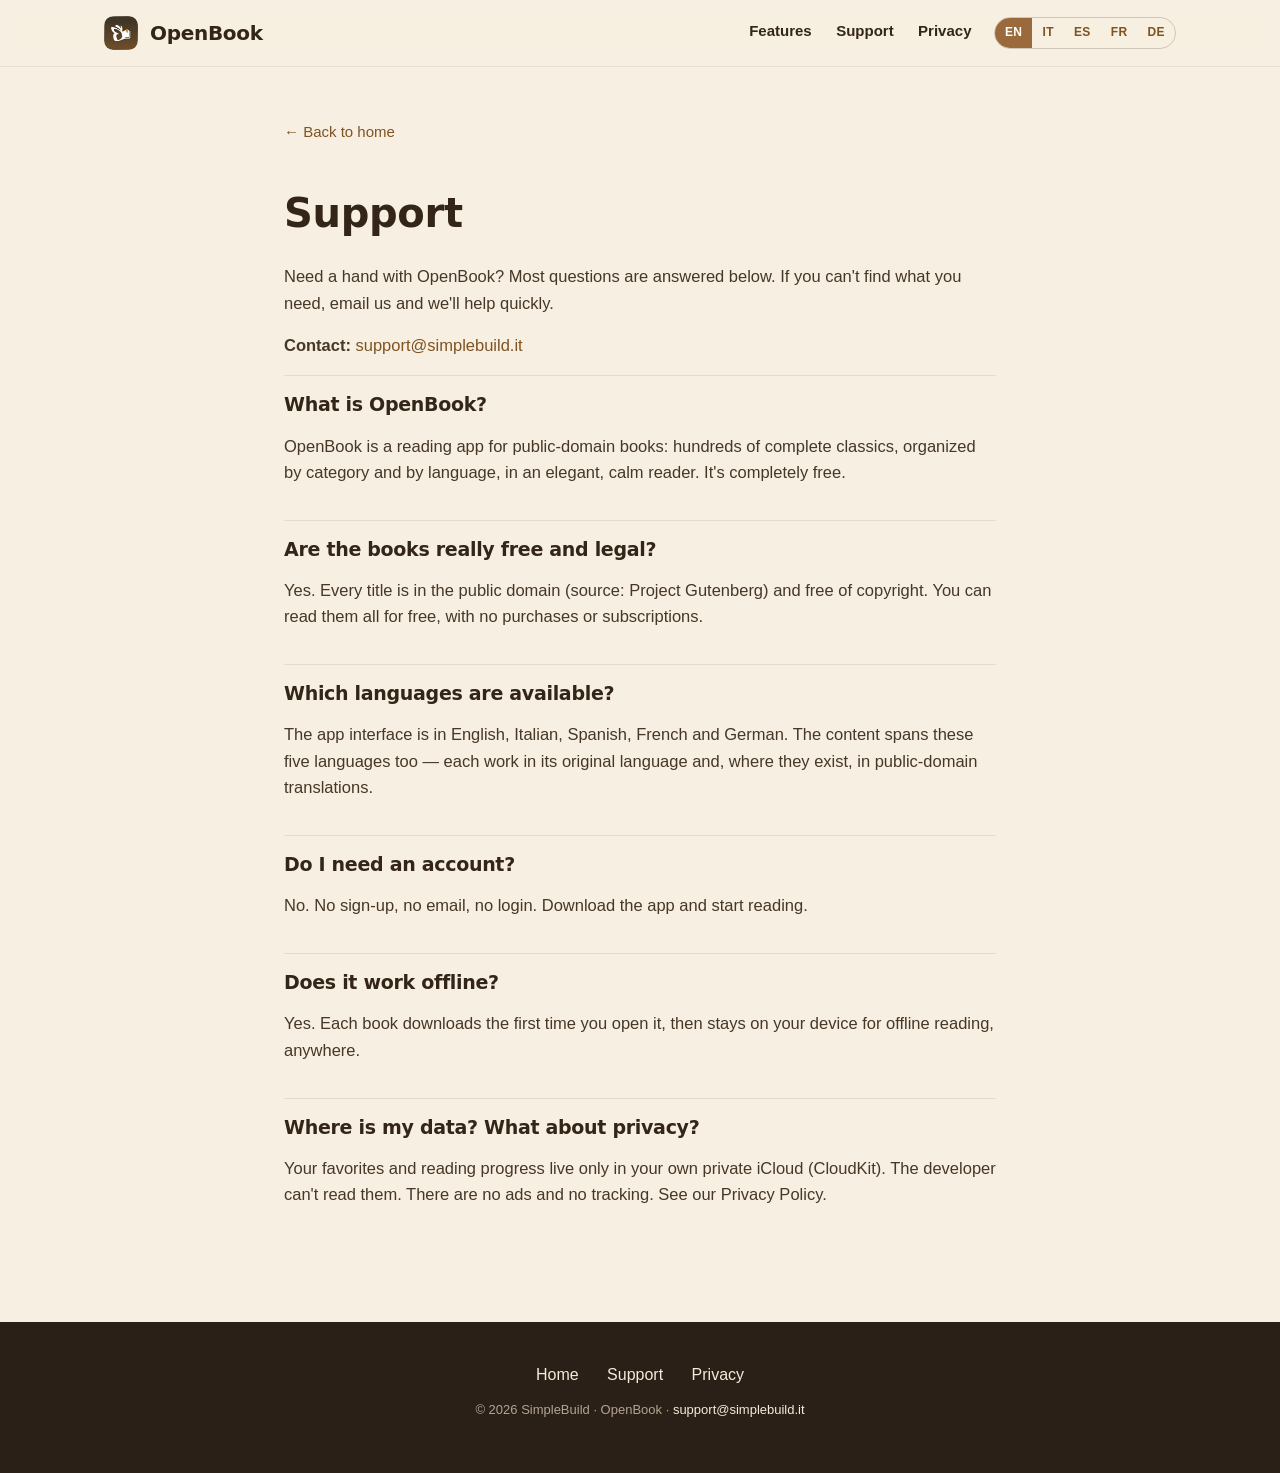
==== support.html @ c19f744d "Add files via upload" ====
<!DOCTYPE html>
<html>
<head>
  <meta charset="UTF-8">
  <meta name="viewport" content="width=device-width, initial-scale=1.0">
  <script>
    (function () {
      var q = (location.search.match(/[?&]lang=(en|it|es|fr|de)/) || [])[1];
      var saved; try { saved = localStorage.getItem('openbook-lang'); } catch (e) {}
      var nav = (navigator.language || 'en').slice(0,2).toLowerCase();
      var supported = ['en', 'it', 'es', 'fr', 'de'];
      var lang = q || saved || (supported.indexOf(nav) >= 0 ? nav : 'en');
      document.documentElement.classList.add('lang-' + lang);
      document.documentElement.setAttribute('lang', lang);
    })();
  </script>
  <title>OpenBook — Support</title>
  <meta name="description" content="Support and FAQ for OpenBook, the free public-domain reading app.">
  <link rel="stylesheet" href="style.css">
  <link rel="icon" href="images/icon.png">
</head>
<body>
  <header class="site-header">
    <div class="container">
      <a class="brand" href="index.html"><img src="images/icon.png" alt="OpenBook"> OpenBook</a>
      <nav class="nav">
        <a href="index.html#features"><span data-lang="en">Features</span><span data-lang="it">Funzioni</span><span data-lang="es">Funciones</span><span data-lang="fr">Fonctionnalités</span><span data-lang="de">Funktionen</span></a>
        <a href="support.html"><span data-lang="en">Support</span><span data-lang="it">Supporto</span><span data-lang="es">Soporte</span><span data-lang="fr">Support</span><span data-lang="de">Support</span></a>
        <a href="privacy.html">Privacy</a>
        <span class="lang-toggle"><button data-set="en">EN</button><button data-set="it">IT</button><button data-set="es">ES</button><button data-set="fr">FR</button><button data-set="de">DE</button></span>
      </nav>
    </div>
  </header>

  <div class="doc">
    <a class="back" href="index.html">← <span data-lang="en">Back to home</span><span data-lang="it">Torna alla home</span><span data-lang="es">Volver al inicio</span><span data-lang="fr">Retour à l&#x27;accueil</span><span data-lang="de">Zurück zur Startseite</span></a>

    <div data-lang="en">
      <h1>Support</h1>
      <p>Need a hand with OpenBook? Most questions are answered below. If you can&#x27;t find what you need, email us and we&#x27;ll help quickly.</p>
      <p><strong>Contact:</strong> <a href="mailto:support@simplebuild.it">support@simplebuild.it</a></p>
      <div class="faq"><h3>What is OpenBook?</h3>
        <p>OpenBook is a reading app for public-domain books: hundreds of complete classics, organized by category and by language, in an elegant, calm reader. It&#x27;s completely free.</p></div>
      <div class="faq"><h3>Are the books really free and legal?</h3>
        <p>Yes. Every title is in the public domain (source: Project Gutenberg) and free of copyright. You can read them all for free, with no purchases or subscriptions.</p></div>
      <div class="faq"><h3>Which languages are available?</h3>
        <p>The app interface is in English, Italian, Spanish, French and German. The content spans these five languages too — each work in its original language and, where they exist, in public-domain translations.</p></div>
      <div class="faq"><h3>Do I need an account?</h3>
        <p>No. No sign-up, no email, no login. Download the app and start reading.</p></div>
      <div class="faq"><h3>Does it work offline?</h3>
        <p>Yes. Each book downloads the first time you open it, then stays on your device for offline reading, anywhere.</p></div>
      <div class="faq"><h3>Where is my data? What about privacy?</h3>
        <p>Your favorites and reading progress live only in your own private iCloud (CloudKit). The developer can&#x27;t read them. There are no ads and no tracking. See our Privacy Policy.</p></div>
    </div>
    <div data-lang="it">
      <h1>Supporto</h1>
      <p>Ti serve aiuto con OpenBook? Qui sotto trovi le risposte più comuni. Se non trovi ciò che cerchi, scrivici e ti aiutiamo subito.</p>
      <p><strong>Contatto:</strong> <a href="mailto:support@simplebuild.it">support@simplebuild.it</a></p>
      <div class="faq"><h3>Cos&#x27;è OpenBook?</h3>
        <p>OpenBook è un&#x27;app di lettura per libri di pubblico dominio: centinaia di classici completi, organizzati per categoria e per lingua, in un lettore elegante e sereno. È del tutto gratuita.</p></div>
      <div class="faq"><h3>I libri sono davvero gratis e legali?</h3>
        <p>Sì. Ogni titolo è di pubblico dominio (fonte: Project Gutenberg), libero da diritti. Puoi leggerli tutti gratis, senza acquisti né abbonamenti.</p></div>
      <div class="faq"><h3>Quali lingue sono disponibili?</h3>
        <p>L&#x27;interfaccia è in inglese, italiano, spagnolo, francese e tedesco. Anche i contenuti coprono queste cinque lingue — ogni opera nella lingua originale e, quando esistono, nelle traduzioni di pubblico dominio.</p></div>
      <div class="faq"><h3>Serve un account?</h3>
        <p>No. Nessuna registrazione, nessuna email, nessun login. Scarica l&#x27;app e inizia a leggere.</p></div>
      <div class="faq"><h3>Funziona offline?</h3>
        <p>Sì. Ogni libro si scarica alla prima apertura, poi resta sul dispositivo per leggerlo offline, ovunque.</p></div>
      <div class="faq"><h3>Dove sono i miei dati? E la privacy?</h3>
        <p>I tuoi preferiti e i tuoi progressi restano solo nel tuo iCloud privato (CloudKit). Lo sviluppatore non può leggerli. Nessuna pubblicità e nessun tracciamento. Vedi l&#x27;Informativa sulla Privacy.</p></div>
    </div>
    <div data-lang="es">
      <h1>Soporte</h1>
      <p>¿Necesitas ayuda con OpenBook? Abajo encontrarás las preguntas más comunes. Si no encuentras lo que buscas, escríbenos y te ayudamos enseguida.</p>
      <p><strong>Contacto:</strong> <a href="mailto:support@simplebuild.it">support@simplebuild.it</a></p>
      <div class="faq"><h3>¿Qué es OpenBook?</h3>
        <p>OpenBook es una app de lectura para libros de dominio público: cientos de clásicos completos, organizados por categoría e idioma, en un lector elegante y sereno. Es totalmente gratis.</p></div>
      <div class="faq"><h3>¿Los libros son de verdad gratis y legales?</h3>
        <p>Sí. Cada obra es de dominio público (fuente: Project Gutenberg), libre de derechos. Puedes leerlas gratis, sin compras ni suscripciones.</p></div>
      <div class="faq"><h3>¿Qué idiomas hay?</h3>
        <p>La interfaz está en inglés, italiano, español, francés y alemán. Los contenidos también abarcan estos cinco idiomas — cada obra en su lengua original y, cuando existen, en traducciones de dominio público.</p></div>
      <div class="faq"><h3>¿Necesito una cuenta?</h3>
        <p>No. Nada de registro, correo ni contraseñas. Descargas la app y empiezas a leer.</p></div>
      <div class="faq"><h3>¿Funciona sin conexión?</h3>
        <p>Sí. Cada libro se descarga al abrirlo por primera vez y se queda en tu dispositivo para leerlo sin conexión, donde quieras.</p></div>
      <div class="faq"><h3>¿Dónde están mis datos? ¿Y la privacidad?</h3>
        <p>Tus favoritos y tu progreso se guardan solo en tu iCloud privado (CloudKit). El desarrollador no puede leerlos. No hay anuncios ni seguimiento. Consulta nuestra Política de Privacidad.</p></div>
    </div>
    <div data-lang="fr">
      <h1>Support</h1>
      <p>Besoin d&#x27;aide avec OpenBook ? Vous trouverez ci-dessous les questions les plus fréquentes. Si vous ne trouvez pas votre réponse, écrivez-nous et nous vous aiderons rapidement.</p>
      <p><strong>Contact:</strong> <a href="mailto:support@simplebuild.it">support@simplebuild.it</a></p>
      <div class="faq"><h3>Qu&#x27;est-ce qu&#x27;OpenBook ?</h3>
        <p>OpenBook est une application de lecture pour les livres du domaine public : des centaines d&#x27;œuvres complètes, rangées par catégorie et par langue, dans un lecteur élégant et apaisant. C&#x27;est entièrement gratuit.</p></div>
      <div class="faq"><h3>Les livres sont-ils vraiment gratuits et légaux ?</h3>
        <p>Oui. Chaque œuvre est dans le domaine public (source : Project Gutenberg), libre de droits. Tout est gratuit, sans achat ni abonnement.</p></div>
      <div class="faq"><h3>Quelles langues sont proposées ?</h3>
        <p>L&#x27;interface est en anglais, français, espagnol, italien et allemand. Les contenus couvrent aussi ces cinq langues — chaque livre dans sa langue d&#x27;origine et, si elles existent, en traductions du domaine public.</p></div>
      <div class="faq"><h3>Faut-il créer un compte ?</h3>
        <p>Non. Aucun compte, aucune connexion, aucune adresse e-mail : vous ouvrez l&#x27;appli et vous lisez.</p></div>
      <div class="faq"><h3>Est-ce que ça marche hors ligne ?</h3>
        <p>Oui. Chaque livre se télécharge à la première ouverture, puis reste sur votre appareil pour une lecture 100 % hors ligne.</p></div>
      <div class="faq"><h3>Où sont mes données ? Et ma vie privée ?</h3>
        <p>Vos favoris et votre progression restent uniquement dans votre iCloud privé (CloudKit) : le développeur n&#x27;y a pas accès. Pas de publicité, pas de traçage. Voir notre politique de confidentialité.</p></div>
    </div>
    <div data-lang="de">
      <h1>Support</h1>
      <p>Brauchst du Hilfe bei OpenBook? Unten findest du die häufigsten Fragen. Falls du nicht fündig wirst, schreib uns einfach – wir helfen schnell.</p>
      <p><strong>Kontakt:</strong> <a href="mailto:support@simplebuild.it">support@simplebuild.it</a></p>
      <div class="faq"><h3>Was ist OpenBook?</h3>
        <p>OpenBook ist eine Lese-App für gemeinfreie Bücher: hunderte vollständige Klassiker, nach Kategorie und Sprache geordnet, in einem eleganten, ruhigen Reader. Komplett kostenlos.</p></div>
      <div class="faq"><h3>Sind die Bücher wirklich gratis und legal?</h3>
        <p>Ja. Jedes Werk ist gemeinfrei (Quelle: Project Gutenberg) und frei von Urheberrechten. Alles ist gratis – ohne Käufe, ohne Abo.</p></div>
      <div class="faq"><h3>Welche Sprachen gibt es?</h3>
        <p>Die Oberfläche gibt es auf Deutsch, Englisch, Italienisch, Französisch und Spanisch. Auch die Inhalte verteilen sich auf diese fünf Sprachen – jedes Werk im Original und, wo vorhanden, in gemeinfreien Übersetzungen.</p></div>
      <div class="faq"><h3>Brauche ich ein Konto?</h3>
        <p>Nein. Kein Konto, keine Anmeldung, keine E-Mail. App öffnen und loslesen.</p></div>
      <div class="faq"><h3>Funktioniert das offline?</h3>
        <p>Ja. Jedes Buch lädt beim ersten Öffnen und bleibt danach auf dem Gerät – auch ohne Internet.</p></div>
      <div class="faq"><h3>Wo liegen meine Daten? Und die Privatsphäre?</h3>
        <p>Favoriten und Lesefortschritt liegen ausschließlich in deiner privaten iCloud (CloudKit). Der Entwickler kann sie nicht sehen. Keine Werbung, kein Tracking. Siehe unsere Datenschutzerklärung.</p></div>
    </div>
  </div>

  <footer class="site-footer">
    <div class="container">
      <div>
        <a href="index.html"><span data-lang="en">Home</span><span data-lang="it">Home</span><span data-lang="es">Inicio</span><span data-lang="fr">Accueil</span><span data-lang="de">Start</span></a>
        <a href="support.html"><span data-lang="en">Support</span><span data-lang="it">Supporto</span><span data-lang="es">Soporte</span><span data-lang="fr">Support</span><span data-lang="de">Support</span></a>
        <a href="privacy.html">Privacy</a>
      </div>
      <p class="small">© 2026 SimpleBuild · OpenBook · <a href="mailto:support@simplebuild.it">support@simplebuild.it</a></p>
    </div>
  </footer>

  <script src="lang.js"></script>
</body>
</html>
---- style.css ----
:root {
  --paper:#F7EFE1; --ink:#332619; --muted:#6B5744;
  --accent:#9A6A3C; --accent-deep:#7E5322;
  --alt-bg:#F1E6D3; --card-bg:#FCF7ED; --footer-bg:#2A2018;
  --hero-top:#F7EFE1; --hero-bottom:#EBDCC2;
  --radius:16px; --maxw:1120px;
}
* { box-sizing:border-box; }
html { scroll-behavior:smooth; }
body { margin:0; font-family:-apple-system,BlinkMacSystemFont,"Segoe UI",Roboto,Helvetica,Arial,sans-serif;
  color:var(--ink); background:var(--paper); line-height:1.6; -webkit-font-smoothing:antialiased; }
h1,h2,h3,.brand { font-family:ui-rounded,"SF Pro Rounded","Segoe UI",-apple-system,system-ui,sans-serif;
  line-height:1.14; letter-spacing:-0.3px; }
em { font-family:"New York",Georgia,"Times New Roman",serif; font-style:italic; color:var(--accent-deep); }
a { color:var(--accent-deep); text-decoration:none; }
a:hover { text-decoration:underline; }
.container { max-width:var(--maxw); margin:0 auto; padding:0 24px; }

/* Language toggle */
[data-lang] { display:none !important; }
html.lang-en [data-lang="en"], html.lang-it [data-lang="it"], html.lang-es [data-lang="es"],
html.lang-fr [data-lang="fr"], html.lang-de [data-lang="de"] { display:revert !important; }
html:not(.lang-en):not(.lang-it):not(.lang-es):not(.lang-fr):not(.lang-de) [data-lang="en"] { display:revert !important; }
.lang-toggle { display:inline-flex; border:1px solid rgba(51,38,25,0.2); border-radius:999px; overflow:hidden; margin-left:18px; }
.lang-toggle button { border:none; background:transparent; color:var(--accent-deep); cursor:pointer;
  font:inherit; font-size:12px; font-weight:800; padding:5px 10px; letter-spacing:0.4px; }
.lang-toggle button.active { background:var(--accent); color:#fff; }

/* Header */
.site-header { position:sticky; top:0; z-index:10; background:rgba(247,239,225,0.9);
  backdrop-filter:saturate(160%) blur(10px); border-bottom:1px solid rgba(51,38,25,0.08); }
.site-header .container { display:flex; align-items:center; justify-content:space-between; height:66px; }
.brand { display:flex; align-items:center; gap:12px; font-weight:800; font-size:20px; color:var(--ink); }
.brand img { width:34px; height:34px; border-radius:9px; }
.nav a { color:var(--ink); font-size:15px; margin-left:20px; font-weight:600; }

/* Hero */
.hero { background:radial-gradient(120% 90% at 50% 0%, rgba(154,106,60,0.16), transparent 60%),
  linear-gradient(180deg,var(--hero-top) 0%,var(--hero-bottom) 100%);
  color:var(--ink); text-align:center; padding:80px 24px 92px; }
.hero img.appicon { width:120px; height:120px; border-radius:27px;
  box-shadow:0 20px 60px rgba(51,38,25,0.25), 0 0 50px rgba(154,106,60,0.25); }
.hero h1 { font-size:58px; margin:24px 0 6px; font-weight:800; }
.hero .subtitle { font-size:23px; color:var(--muted); margin:0 0 14px; font-weight:600; }
.hero p.promo { max-width:640px; margin:0 auto 28px; color:#5c4a38; font-size:18px; }
.hero .trust { margin:26px auto 0; color:var(--muted); font-size:14px; font-weight:600; letter-spacing:0.2px; }
.badges { display:flex; gap:14px; justify-content:center; flex-wrap:wrap; align-items:center; }
.appstore-btn { display:inline-flex; align-items:center; gap:12px; background:#2A2018; color:#fff;
  padding:12px 22px; border-radius:14px; border:1px solid rgba(255,255,255,0.14); }
.appstore-btn:hover { text-decoration:none; opacity:0.92; }
.appstore-btn svg { width:26px; height:26px; fill:#fff; }
.appstore-btn .txt { text-align:left; line-height:1.1; }
.appstore-btn .txt small { display:block; font-size:11px; opacity:0.85; }
.appstore-btn .txt strong { font-size:19px; font-weight:600; }
.btn.ghost { display:inline-block; background:transparent; color:var(--accent-deep);
  border:1.5px solid rgba(126,83,34,0.5); padding:13px 26px; border-radius:999px; font-weight:700; }
.btn.ghost:hover { text-decoration:none; background:rgba(154,106,60,0.08); }

/* Sections */
section { padding:88px 0; }
section h2 { font-size:34px; text-align:center; color:var(--ink); margin:0 0 10px; }
section h2::after { content:""; display:block; width:54px; height:4px; border-radius:2px;
  background:var(--accent); margin:14px auto 0; }
section .lead { text-align:center; color:var(--muted); max-width:640px; margin:0 auto 44px; font-size:18px; }

.features { display:grid; grid-template-columns:repeat(auto-fit,minmax(250px,1fr)); gap:24px; }
.card { background:var(--card-bg); border:1px solid rgba(51,38,25,0.08); border-radius:var(--radius);
  padding:30px; box-shadow:0 6px 24px rgba(51,38,25,0.05); }
.card .ico { font-size:26px; }
.card h3 { font-size:20px; margin:12px 0 6px; color:var(--ink); }
.card p { margin:0; color:var(--muted); font-size:15.5px; }
.alt { background:linear-gradient(180deg,var(--alt-bg) 0%,var(--paper) 100%); }

.steps { display:grid; grid-template-columns:repeat(auto-fit,minmax(220px,1fr)); gap:24px; }
.step { text-align:center; padding:10px; }
.step .num { width:46px; height:46px; border-radius:50%; margin:0 auto 14px; display:flex;
  align-items:center; justify-content:center; background:var(--accent); color:#fff; font-weight:800; }
.step h3 { font-size:19px; margin:0 0 6px; color:var(--ink); }
.step p { margin:0; color:var(--muted); font-size:15.5px; }

.shots { display:flex; gap:22px; overflow-x:auto; padding:8px 24px 22px; scroll-snap-type:x mandatory; }
.shots figure { flex:0 0 auto; margin:0; scroll-snap-align:center; text-align:center; }
.shots img { height:560px; border-radius:34px; display:block;
  box-shadow:0 16px 44px rgba(51,38,25,0.18); border:1px solid rgba(51,38,25,0.06); }
.shots figcaption { margin-top:12px; color:var(--muted); font-size:14.5px; font-weight:600; }

.closing { text-align:center; }
.closing h2 { font-size:38px; margin-bottom:26px; }
.closing h2::after { display:none; }

.site-footer { background:var(--footer-bg); color:#d9cbb8; padding:40px 24px; text-align:center; }
.site-footer a { color:#f4ecd8; margin:0 12px; }
.site-footer .small { font-size:13px; color:#b3a48f; margin-top:12px; }
.site-footer .small a { margin:0; }

/* Doc pages */
.doc { max-width:760px; margin:0 auto; padding:52px 24px 80px; }
.doc h1 { font-size:40px; color:var(--ink); }
.doc h2 { font-size:22px; color:var(--ink); margin-top:32px; text-align:left; }
.doc p, .doc li { color:#463726; font-size:16.5px; }
.doc .updated { color:var(--muted); font-size:14px; }
.back { display:inline-block; margin-bottom:20px; font-size:15px; }
.faq { border-top:1px solid rgba(51,38,25,0.1); padding:18px 0; }
.faq h3 { margin:0 0 6px; font-size:19px; color:var(--ink); }

@media (max-width:640px) {
  .hero h1 { font-size:46px; }
  .nav a { display:none; }
  .lang-toggle { margin-left:0; }
  section { padding:56px 0; }
  .shots img { height:460px; }
}
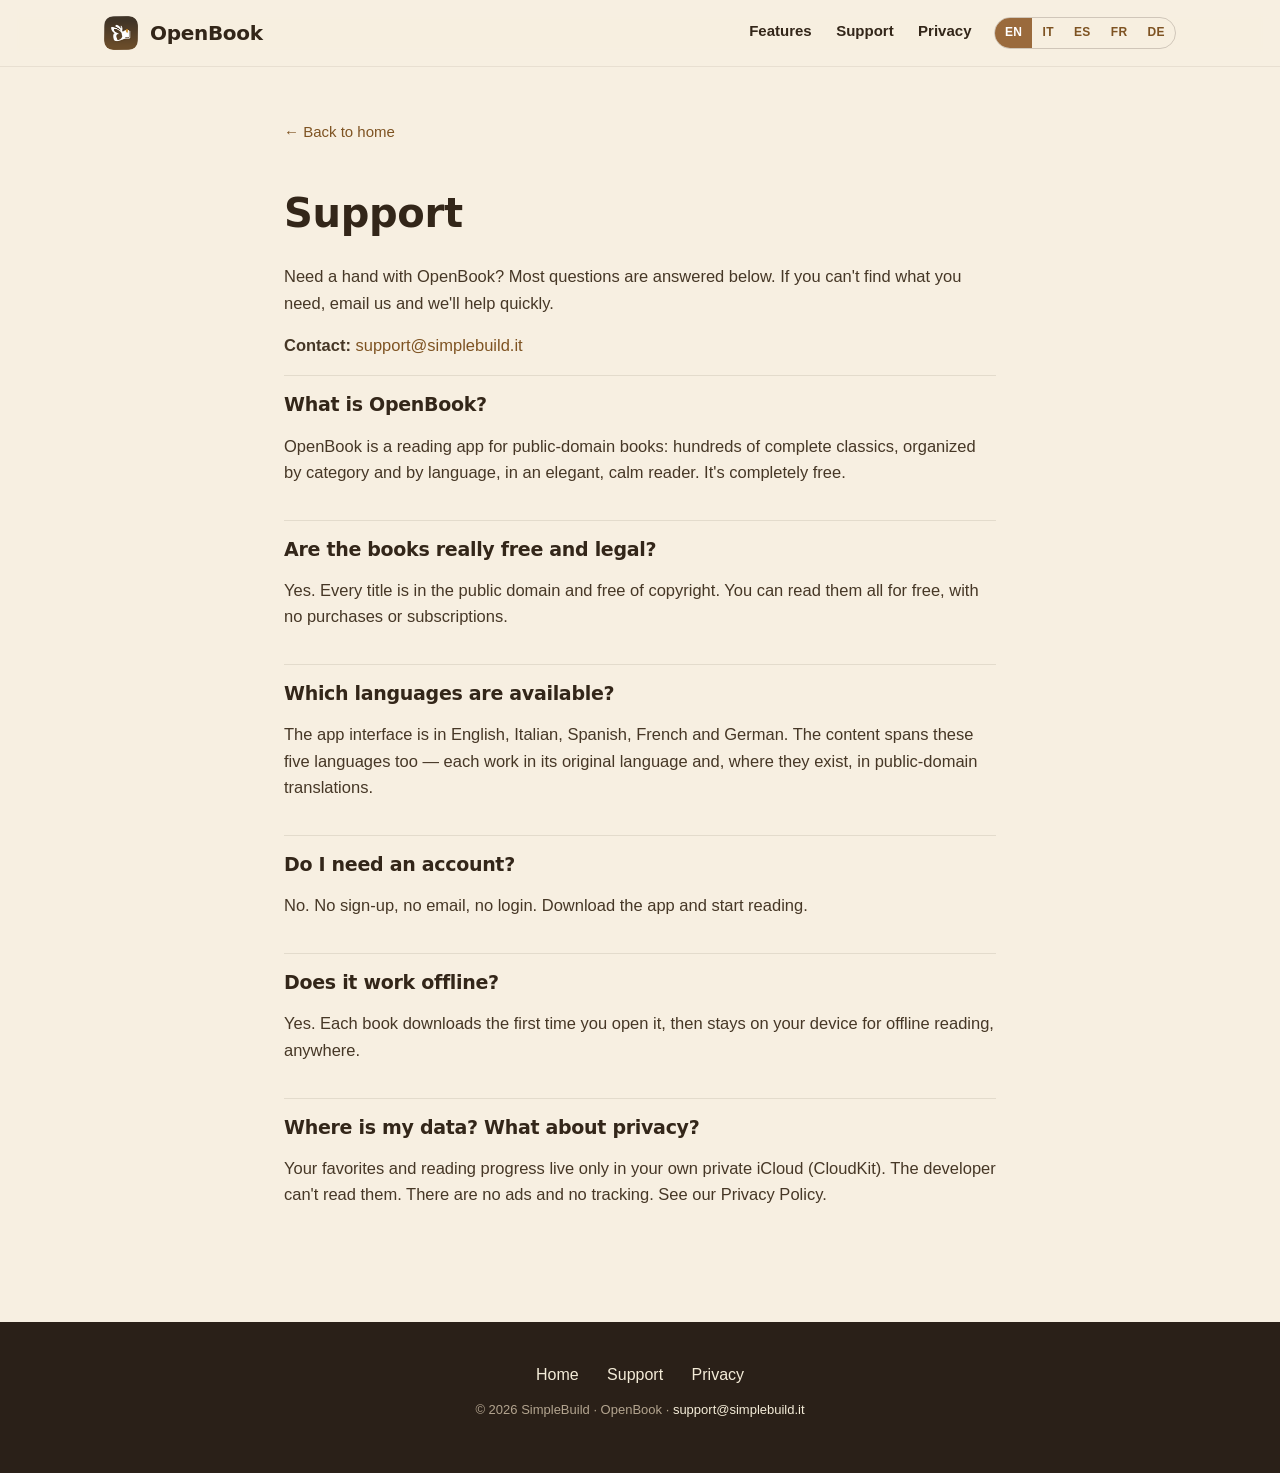
==== commit bc8ae953: "Rimuove la citazione di Project Gutenberg da supporto e privacy Il marchio non compare più nell'app " ====
--- a/support.html
+++ b/support.html
@@ -42,7 +42,7 @@
       <div class="faq"><h3>What is OpenBook?</h3>
         <p>OpenBook is a reading app for public-domain books: hundreds of complete classics, organized by category and by language, in an elegant, calm reader. It&#x27;s completely free.</p></div>
       <div class="faq"><h3>Are the books really free and legal?</h3>
-        <p>Yes. Every title is in the public domain (source: Project Gutenberg) and free of copyright. You can read them all for free, with no purchases or subscriptions.</p></div>
+        <p>Yes. Every title is in the public domain and free of copyright. You can read them all for free, with no purchases or subscriptions.</p></div>
       <div class="faq"><h3>Which languages are available?</h3>
         <p>The app interface is in English, Italian, Spanish, French and German. The content spans these five languages too — each work in its original language and, where they exist, in public-domain translations.</p></div>
       <div class="faq"><h3>Do I need an account?</h3>
@@ -59,7 +59,7 @@
       <div class="faq"><h3>Cos&#x27;è OpenBook?</h3>
         <p>OpenBook è un&#x27;app di lettura per libri di pubblico dominio: centinaia di classici completi, organizzati per categoria e per lingua, in un lettore elegante e sereno. È del tutto gratuita.</p></div>
       <div class="faq"><h3>I libri sono davvero gratis e legali?</h3>
-        <p>Sì. Ogni titolo è di pubblico dominio (fonte: Project Gutenberg), libero da diritti. Puoi leggerli tutti gratis, senza acquisti né abbonamenti.</p></div>
+        <p>Sì. Ogni titolo è di pubblico dominio, libero da diritti. Puoi leggerli tutti gratis, senza acquisti né abbonamenti.</p></div>
       <div class="faq"><h3>Quali lingue sono disponibili?</h3>
         <p>L&#x27;interfaccia è in inglese, italiano, spagnolo, francese e tedesco. Anche i contenuti coprono queste cinque lingue — ogni opera nella lingua originale e, quando esistono, nelle traduzioni di pubblico dominio.</p></div>
       <div class="faq"><h3>Serve un account?</h3>
@@ -76,7 +76,7 @@
       <div class="faq"><h3>¿Qué es OpenBook?</h3>
         <p>OpenBook es una app de lectura para libros de dominio público: cientos de clásicos completos, organizados por categoría e idioma, en un lector elegante y sereno. Es totalmente gratis.</p></div>
       <div class="faq"><h3>¿Los libros son de verdad gratis y legales?</h3>
-        <p>Sí. Cada obra es de dominio público (fuente: Project Gutenberg), libre de derechos. Puedes leerlas gratis, sin compras ni suscripciones.</p></div>
+        <p>Sí. Cada obra es de dominio público, libre de derechos. Puedes leerlas gratis, sin compras ni suscripciones.</p></div>
       <div class="faq"><h3>¿Qué idiomas hay?</h3>
         <p>La interfaz está en inglés, italiano, español, francés y alemán. Los contenidos también abarcan estos cinco idiomas — cada obra en su lengua original y, cuando existen, en traducciones de dominio público.</p></div>
       <div class="faq"><h3>¿Necesito una cuenta?</h3>
@@ -93,7 +93,7 @@
       <div class="faq"><h3>Qu&#x27;est-ce qu&#x27;OpenBook ?</h3>
         <p>OpenBook est une application de lecture pour les livres du domaine public : des centaines d&#x27;œuvres complètes, rangées par catégorie et par langue, dans un lecteur élégant et apaisant. C&#x27;est entièrement gratuit.</p></div>
       <div class="faq"><h3>Les livres sont-ils vraiment gratuits et légaux ?</h3>
-        <p>Oui. Chaque œuvre est dans le domaine public (source : Project Gutenberg), libre de droits. Tout est gratuit, sans achat ni abonnement.</p></div>
+        <p>Oui. Chaque œuvre est dans le domaine public, libre de droits. Tout est gratuit, sans achat ni abonnement.</p></div>
       <div class="faq"><h3>Quelles langues sont proposées ?</h3>
         <p>L&#x27;interface est en anglais, français, espagnol, italien et allemand. Les contenus couvrent aussi ces cinq langues — chaque livre dans sa langue d&#x27;origine et, si elles existent, en traductions du domaine public.</p></div>
       <div class="faq"><h3>Faut-il créer un compte ?</h3>
@@ -110,7 +110,7 @@
       <div class="faq"><h3>Was ist OpenBook?</h3>
         <p>OpenBook ist eine Lese-App für gemeinfreie Bücher: hunderte vollständige Klassiker, nach Kategorie und Sprache geordnet, in einem eleganten, ruhigen Reader. Komplett kostenlos.</p></div>
       <div class="faq"><h3>Sind die Bücher wirklich gratis und legal?</h3>
-        <p>Ja. Jedes Werk ist gemeinfrei (Quelle: Project Gutenberg) und frei von Urheberrechten. Alles ist gratis – ohne Käufe, ohne Abo.</p></div>
+        <p>Ja. Jedes Werk ist gemeinfrei und frei von Urheberrechten. Alles ist gratis – ohne Käufe, ohne Abo.</p></div>
       <div class="faq"><h3>Welche Sprachen gibt es?</h3>
         <p>Die Oberfläche gibt es auf Deutsch, Englisch, Italienisch, Französisch und Spanisch. Auch die Inhalte verteilen sich auf diese fünf Sprachen – jedes Werk im Original und, wo vorhanden, in gemeinfreien Übersetzungen.</p></div>
       <div class="faq"><h3>Brauche ich ein Konto?</h3>
